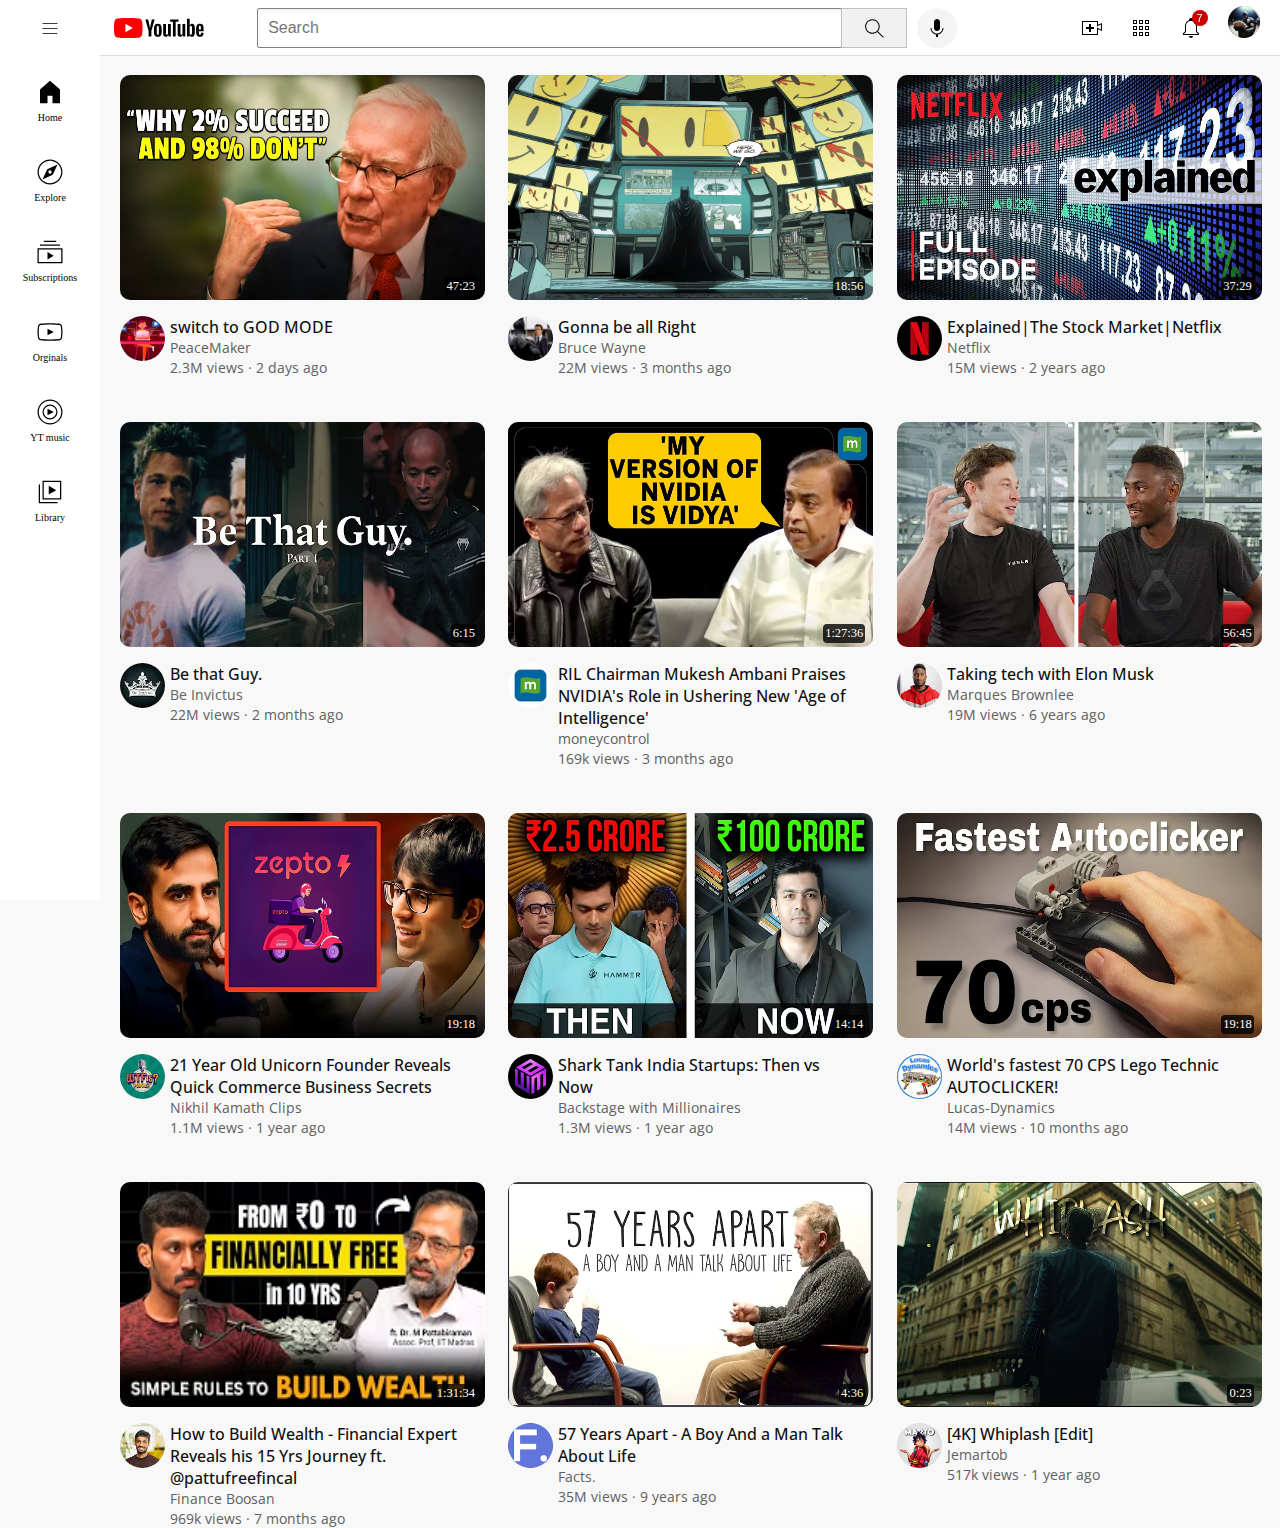
==== index.html @ 5a56d2fc "Update and rename clonetube.html to index.html" ====
<!DOCTYPE html>
<html>
  <head style="padding:1000px;">
    <title>CloneTube</title>
    <link rel="preconnect" href="https://fonts.googleapis.com">
    <link rel="preconnect" href="https://fonts.gstatic.com" crossorigin>
    <link href="https://fonts.googleapis.com/css2?family=Open+Sans:ital,wght@0,300..800;1,300..800&display=swap" rel="stylesheet">
    <link rel="stylesheet" href="styles/general.css">
    <link rel="stylesheet" href="styles/header.css">
    <link rel="stylesheet" href="styles/video.css">
    <link rel="stylesheet" href="styles/side-bar.css">

  </head>
  <body>
    <div class="header">
      <div class="left">
        <button class="menu"style="margin-top:5px;
        border-style: none;
        width: 10px;
        background-color: white;"> <img style="height:20px;"
          src="images/icon/hamburger-menu.svg"></button>
        <img style="height:20px;
        "src="images/icon/youtube-logo.svg">
      </div>
      <div class="mid">
        <input class="sbar" placeholder="Search" type="text">
        <button class="search-button">
          <img class="search" src="images/icon/search.svg">
          <div class="tooltip">Search</div>
        </button>
        <button class="voice-search-button">
          <img class="mic" src="images/icon/voice-search-icon.svg">
          <div class="tooltip">Search with your voice</div>
        </button>
      </div>
      <div class="right">
        <div class="upload-icon-container">
          <img class="upload-icon" src="images/icon/upload.svg">
          <div class="tooltip">Create</div>
        </div>
        <div class="apps">
          <img class="youtube-apps-icon" src="images/icon/youtube-apps.svg">
          <div class="tooltip">Apps</div>      
        </div>
        <div class="cur-notification">  
          <div class="notifications-icon-container">      
            <img class="notifications-icon" src="images/icon/notifications.svg">
            <div class="tooltip">Notifications</div>
            <div class="notifications-no"> 7</div>
          </div>
        </div>
        <div class="profile">
          <img class="user-picture" src="images/icon/rPbbufg.jpg">
          <div class="tooltip">Account</div>
        </div>
      </div>
    </div>
    <div class="side-bar">
      <div class="elements">
        <img src="images/sidebar/home.svg">
        <div>Home</div>
      </div>
      <div class="elements">
        <img src="images/sidebar/explore.svg">
        <div>Explore</div>
      </div>
      <div class="elements">
        <img src="images/sidebar/subscriptions.svg">
        <div>Subscriptions</div>
      </div>
      <div class="elements">
        <img src="images/sidebar/originals.svg">
        <div>Orginals</div>
      </div>
      <div class="elements">
        <img src="images/sidebar/youtube-music.svg">
        <div>YT music</div>
      </div>
      <div class="elements">
        <img src="images/sidebar/library.svg">
        <div>Library</div>
      </div>

    </div>
    <div class="overall-grid">
      <div class="prev">
        <div class="tmb-row">
          <img class="tmb" src="images/hm.jpg" alt="">
          <div class="v-time">47:23</div>
        </div>
        <div class="grid">
          <div class="pic">
            <img class="pfp1" src="images/pfp/chris.jpg" alt="">
          </div>
          <div class="vinfo">
            <p class="title">switch to GOD MODE</p>
            <p class="channel">PeaceMaker</p>
            <p class="stats">2.3M views &#183; 2 days ago</p>
          </div>
        </div>
      </div>

      <div class="prev">
        <div class="tmb-row">
          <img class="tmb" src="images/827331.png" alt="">
          <div class="v-time">18:56</div>
        </div>
        <div class="grid">
          <div class="pic">
            <img class="pfp1" src="images/pfp/photo_6305245010139919935_x.jpg" >
          </div>
          <div class="vinfo">
            <p class="title">Gonna be all Right</p>
            <p class="channel">Bruce Wayne</p>
            <p class="stats">22M views &#183; 3 months ago</p>
          </div>
        </div>
      </div>

      <div class="prev">
        <div class="tmb-row">
          <img class="tmb" src="images/netflix-tmb" alt="">
          <div class="v-time">37:29</div>
        </div>
        <div class="grid">
          <div class="pic">
            <img class="pfp1" src="images/pfp/netflix.jpg" alt="">
          </div>
          <div class="vinfo">
            <p class="title">Explained|The Stock Market|Netflix
            </p>
            <p class="channel">Netflix</p>
            <p class="stats">15M views &#183; 2 years ago</p>
          </div>
        </div>
      </div>

      <div class="prev">
        <div class="tmb-row">
          <img class="tmb" src="images/hq720.avif" alt="">
          <div class="v-time">6:15</div>
        </div>
        <div class="grid">
          <div class="pic">
            <img class="pfp1" src="images/pfp/channels4_profile.jpg" alt="">
          </div>
          <div class="vinfo">
            <p class="title">Be that Guy.</p>
            <p class="channel">Be Invictus</p>
            <p class="stats">22M views &#183; 2 months ago</p>
          </div>
        </div>
      </div>

      <div class="prev">
        <div class="tmb-row">
          <img class="tmb" src="images/unnamed" alt="">
          <div class="v-time">1:27:36</div>
        </div>
        <div class="grid">
          <div class="pic">
            <img class="pfp1" src="images/pfp/unnamed.jpg" alt="">
          </div>
          <div class="vinfo">
            <p class="title">RIL Chairman Mukesh Ambani Praises NVIDIA's Role in Ushering New 'Age of Intelligence'</p>
            <p class="channel">moneycontrol</p>
            <p class="stats">169k views &#183; 3 months ago</p>
          </div>
        </div>
      </div>

      <div class="prev">
        <div class="tmb-row">
          <img class="tmb" src="images/brown" alt="">
          <div class="v-time">56:45</div>
        </div>
        <div class="grid">
          <div class="pic">
            <img class="pfp1" src="images/pfp/channels5_profile.jpg" alt="">
          </div>
          <div class="vinfo">
            <p class="title">Taking tech with Elon Musk</p>
            <p class="channel">Marques Brownlee</p>
            <p class="stats">19M views &#183; 6 years ago</p>
          </div>
        </div>
      </div>
      <div class="prev">
        <div class="tmb-row">
          <img class="tmb" src="images/zepto" alt="">
          <div class="v-time">19:18</div>
        </div>
        <div class="grid">
          <div class="pic">
            <img class="pfp1" src="images/pfp/zeptopfp.jpg" alt="">
          </div>
          <div class="vinfo">
            <p class="title">21 Year Old Unicorn Founder Reveals Quick Commerce Business Secrets</p>
            <p class="channel">Nikhil Kamath Clips</p>
            <p class="stats">1.1M views &#183; 1 year ago</p>
          </div>
        </div>
      </div>
      <div class="prev">
        <div class="tmb-row">
          <img class="tmb" src="images/sh.avif" alt="">
          <div class="v-time">14:14</div>
        </div>
        <div class="grid">
          <div class="pic">
            <img class="pfp1" src="images/pfp/shpfp.jpg" alt="">
          </div>
          <div class="vinfo">
            <p class="title">Shark Tank India Startups: Then vs Now</p>
            <p class="channel">Backstage with Millionaires</p>
            <p class="stats">1.3M views &#183; 1 year ago</p>
          </div>
        </div>
      </div>
      <div class="prev">
        <div class="tmb-row">
          <img class="tmb" src="images/cps.avif" alt="">
          <div class="v-time">19:18</div>
        </div>
        <div class="grid">
          <div class="pic">
            <img class="pfp1" src="images/pfp/cpspfp.jpg" alt="">
          </div>
          <div class="vinfo">
            <p class="title">World's fastest 70 CPS Lego Technic AUTOCLICKER!</p>
            <p class="channel">Lucas-Dynamics</p>
            <p class="stats">14M views &#183; 10 months ago</p>
          </div>
        </div>
      </div>
      <div class="prev">
        <div class="tmb-row">
          <img class="tmb" src="images/hqdefault.avif" alt="">
          <div class="v-time">1:31:34</div>
        </div>
        <div class="grid">
          <div class="pic">
            <img class="pfp1" src="images/pfp/boopfp.jpg" alt="">
          </div>
          <div class="vinfo">
            <p class="title">How to Build Wealth - Financial Expert Reveals his 15 Yrs Journey ft. ‪@pattufreefincal‬</p>
            <p class="channel">Finance Boosan</p>
            <p class="stats">969k views &#183; 7 months ago</p>
          </div>
        </div>
      </div>
      <div class="prev">
        <div class="tmb-row">
          <img class="tmb" src="images/life" alt="">
          <div class="v-time">4:36</div>
        </div>
        <div class="grid">
          <div class="pic">
            <img class="pfp1" src="images/pfp/lifephp.jpg" alt="">
          </div>
          <div class="vinfo">
            <p class="title">57 Years Apart - A Boy And a Man Talk About Life</p>
            <p class="channel">Facts.</p>
            <p class="stats">35M views &#183; 9 years ago</p>
          </div>
        </div>
      </div>
      <div class="prev">
        <div class="tmb-row">
          <img class="tmb" src="images/whiplash.avif" alt="">
          <div class="v-time">0:23</div>
        </div>
        <div class="grid">
          <div class="pic">
            <img class="pfp1" src="images/pfp/whiplashphp.jpg" alt="">
          </div>
          <div class="vinfo">
            <p class="title">[4K] Whiplash [Edit]</p>
            <p class="channel">Jemartob</p>
            <p class="stats">517k views &#183; 1 year ago</p>
          </div>
        </div>
      </div>

    </div>
  </body>
</html>
---- styles/general.css ----
p {
  font-family: 'Open Sans', Arial;
  margin-top: 0;
  margin-bottom: 0;
}    
body{
  background-color:rgb(248, 248, 248);
  margin:0;
  padding-top: 60px;
  padding-left:120px;
}
---- styles/header.css ----
.header{
  height:55px;
  display:flex;
  flex-direction: row;
  justify-content: space-between;
  position:fixed;
  background-color:white;
  top:0;
  left:0;
  right:0;
  z-index:100;
  border-bottom-width:1.5px;
  border-bottom-style:solid;
  border-color:rgba(174, 174, 174, 0.411);
}
.left{
  width:170px;
  display:flex;
  align-items: center;
  margin-left:34.3px;
  justify-content: space-between;
}
.mid{
  display:flex;
  align-items: center;
  flex:1;
  margin-left:50px;
  margin-right:120px;
  max-width:700px;
}
.right{
  width: 180px;
  margin-right: 20px;
  display: flex;
  align-items: center;
  justify-content: space-between;
  flex-shrink: 0;
}
.menu{
  margin-right:15px;

}
.menu:hover{
  cursor:pointer;
}
.sbar{
  flex: 1;
  height: 36px;
  padding-left: 10px;
  font-size: 16px;
  border-width: 1px;
  border-style: solid;
  border-color:grey;
  border-radius: 2px;
  box-shadow: inset 1px 2px 3px rgba(0, 0, 0, 0.05);
  width: 0;
}
.search-button,
.voice-search-button,
.upload-icon-container,
.apps,
.notifications-icon-container,
.profile{
  position: relative;
}
.search-button .tooltip,
.voice-search-button .tooltip,
.upload-icon-container .tooltip,
.apps .tooltip,
.notifications-icon-container .tooltip,
.profile .tooltip{
  position:absolute;
  background-color: rgba(128, 128, 128, 0.926);
  color:white;
  padding: 4px 5px 4px 5px;
  border-radius:2px;
  font-size: 12px;
  font-family:Arial, Helvetica, sans-serif;
  opacity: 0;
  transition: opacity 0.2s;
  pointer-events: none;
  white-space: nowrap;
}
.search-button:hover,.voice-search-button:hover,.upload-icon:hover,.apps:hover,.notifications-icon:hover,.profile:hover{
  cursor: pointer;
}
.search-button:hover .tooltip,
.voice-search-button:hover .tooltip,
.upload-icon-container:hover .tooltip,
.apps:hover .tooltip,
.notifications-icon-container:hover .tooltip,
.profile:hover .tooltip{
  opacity:1;
}
.sbar::placeholder{
  font-family: Roboto, Arial;
  font-size: 16px;
}
.search-button {
  height: 40px;
  width: 66px;
  background-color: rgb(240, 240, 240);
  border-width: 1px;
  border-style: solid;
  border-color: rgb(192, 192, 192);
  margin-left: -1px;
  margin-right: 10px;
}

.search{
  height: 25px;
  margin-top: 4px;
}

.voice-search-button {
  height: 40px;
  width: 40px;
  border-radius: 20px;
  border: none;
  background-color: rgb(245, 245, 245);
}

.mic {
  height: 24px;
  margin-top: 4px;
}
.upload-icon {
  height: 24px;
  margin-top:4px;
}

.youtube-apps-icon {
  height: 24px;
  margin-top:4px;
}

.notifications-icon {
  height: 24px;
  margin-top:4px;
}
.cur-notification{
  position: relative;
}
.notifications-no{
  position: absolute;
  top: -2px;
  right: -5px;
  background-color: rgb(200, 0, 0);
  color: white;
  font-family: Roboto, Arial;
  font-size: 11px;
  padding-left: 5px;
  padding-right: 5px;
  padding-top: 2px;
  padding-bottom: 2px;
  border-radius: 10px;
}
.user-picture {
  height: 32px;
  border-radius: 16px;
  margin-bottom: 7px;
}
---- styles/video.css ----
.tmb {
  width: 365px;
  height: 225px;
  margin-top: 15px;
  border-radius: 10px;
}
.title {
  display:inline-block;
  width:300px;
  font-size: 16px;
  font-weight: 500;
  margin-top: 0;
  line-height: 22px;
  color: rgb(15, 15, 15);
}
.prev {
  margin-right: 5px;
  vertical-align: top;
  display: flex;
  flex-direction: column;
  width: 100%; 
  max-width: 365px;
}

.pfp1 {
  width: 100%;
  border-radius: 25px;
}
.pic {
  margin-right: 5px;
}
.tmb-row {
  margin-bottom:12px;
  position: relative; 
  display: inline-block;
}

.v-time {
  position: absolute;
  bottom: 8px; 
  right: 8px;
  background-color: rgba(0, 0, 0, 0.8);
  color: white;
  padding: 2px ;
  font-size: 12.5px;
  border-radius: 4px;
  font-weight:350;
}

.channel {
  font-size: 14px;
  color: rgb(96, 96, 96);
  margin-bottom: 1px;
}
.stats {
  font-size: 14px;
  font-weight: 400;
  color: rgb(96, 96, 96);
}
.grid {
  display: grid;
  grid-template-columns: 50px 1fr;
}
.overall-grid {
  display: grid;
  grid-template-columns: 1fr 1fr 1fr ;
  
  column-gap:5px;
  row-gap: 30px;
  position:static;
}
---- styles/side-bar.css ----
.side-bar{
  position:fixed;
  background-color:white;
  top:55px;
  bottom:0;
  left:0;
  width:100px;
  z-index: 101;
  padding-top:5px;
}
.elements{
  height:80px;
  display:flex;
  justify-content:center;
  align-items: center;
  flex-direction: column;      
}
.elements:hover{
  background-color: rgb(135, 135, 135);
  cursor: pointer;

}
.elements img{
  height:30px;
  margin-bottom: 5px;
}
.elements div {
  font-size: 10px;
}
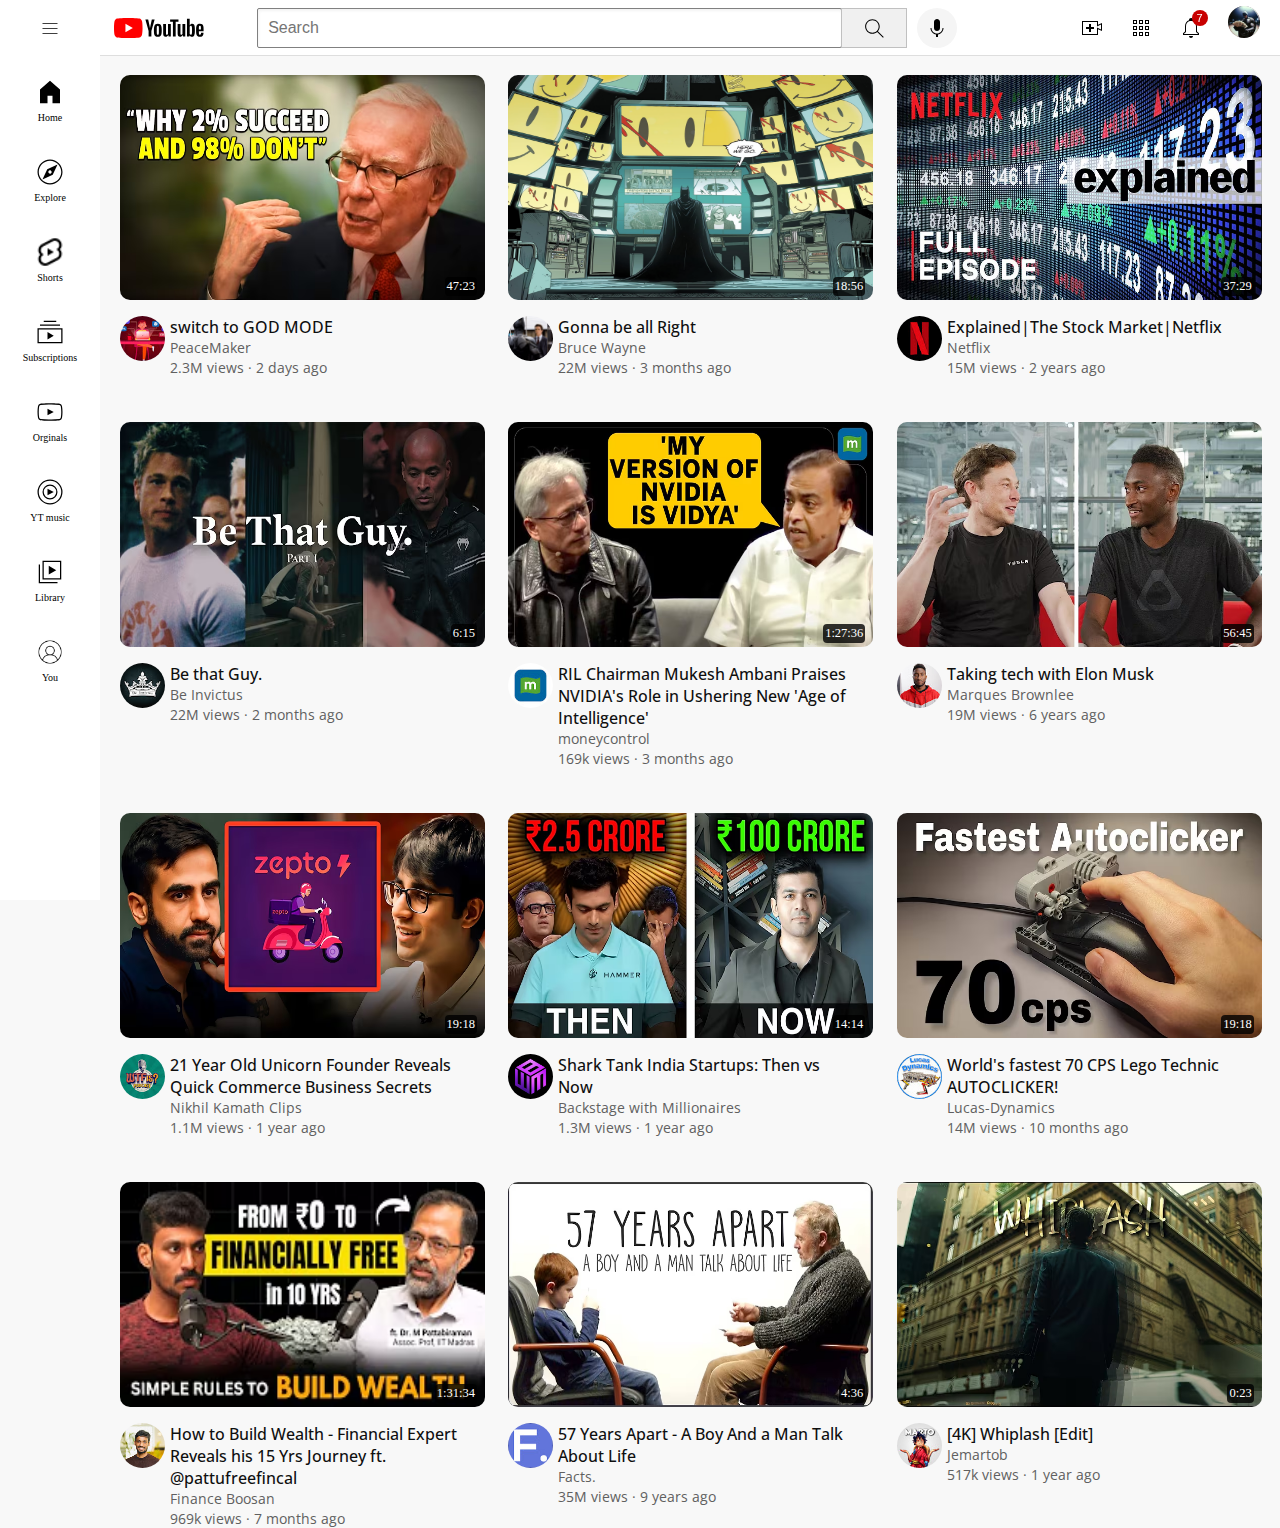
==== commit 133f135f: "index.html" ====
--- a/index.html
+++ b/index.html
@@ -65,6 +65,10 @@
         <div>Explore</div>
       </div>
       <div class="elements">
+        <img src="images/sidebar//icons8-youtube-shorts-24.png">
+        <div>Shorts</div>
+      </div>
+      <div class="elements">
         <img src="images/sidebar/subscriptions.svg">
         <div>Subscriptions</div>
       </div>
@@ -79,6 +83,10 @@
       <div class="elements">
         <img src="images/sidebar/library.svg">
         <div>Library</div>
+      </div>
+      <div class="elements">
+        <img src="images/sidebar/user-profile-icon-free-vector.jpg">
+        <div>You</div>
       </div>
 
     </div>
--- a/styles/video.css
+++ b/styles/video.css
@@ -64,8 +64,12 @@
 .overall-grid {
   display: grid;
   grid-template-columns: 1fr 1fr 1fr ;
-  
   column-gap:5px;
   row-gap: 30px;
   position:static;
-}+}
+@media (max-width: 1118px) {
+  .overall-grid {
+    grid-template-columns: 1fr 1fr;
+  }
+}
